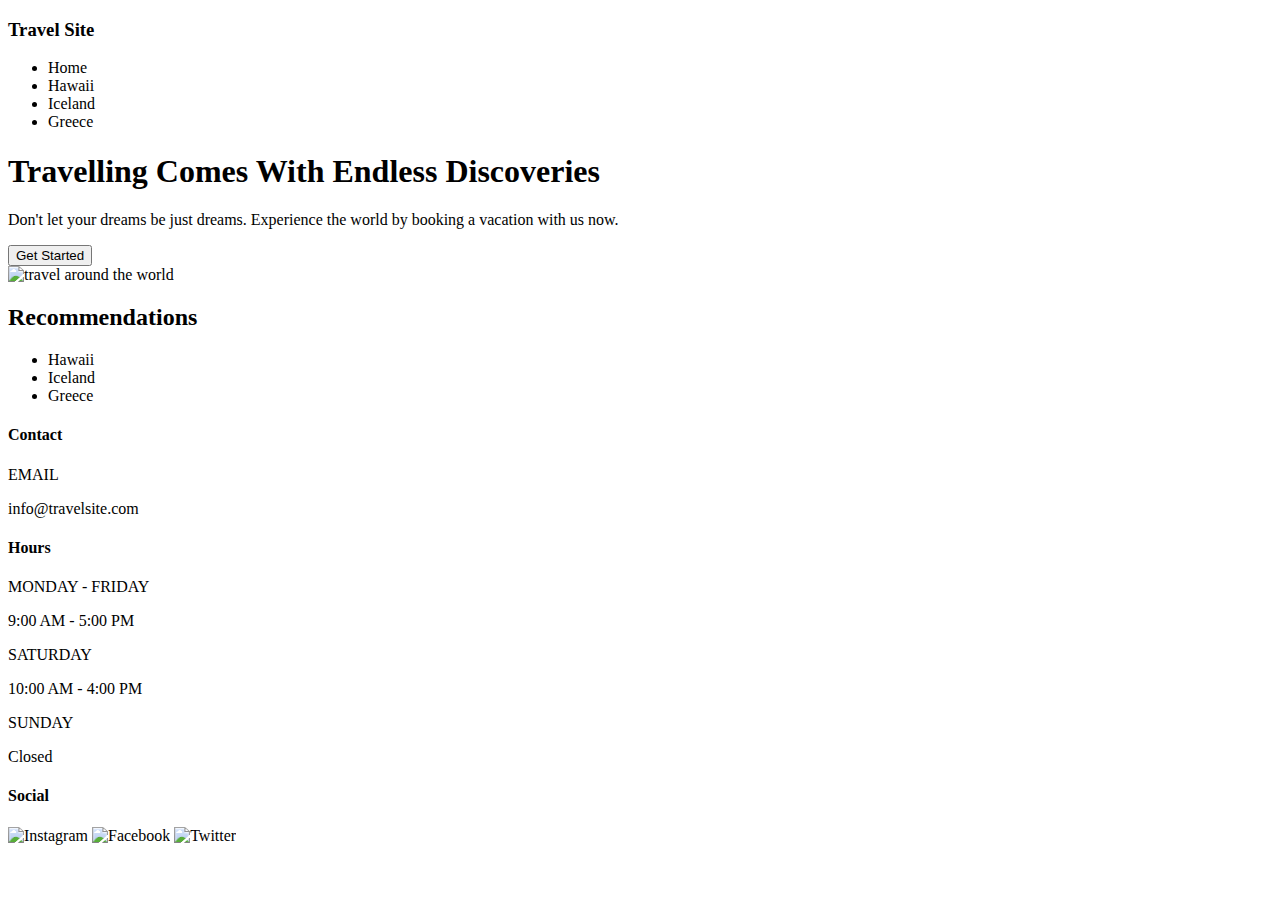
==== Howard-Yen-travelsite/index.html @ a66e0a01 "Building basic framework for main page" ====
<!DOCTYPE html>
<html>
    <head>

    </head>

    <body>
        <!-- Header -->
        <div>
            <h3>Travel Site</h3>

            <!-- Header Right Hand Side -->
            <div>
                <ul>
                    <a><li>Home</li></a>
                    <a><li>Hawaii</li></a>
                    <a><li>Iceland</a></li></a>
                    <a><li>Greece</a></li></a>
                </ul>
            </div>

        </div>

        <!-- First Container -->
        <div>
            <!-- First Container Left Hand Side -->
            <div>
                <h1>Travelling Comes With Endless Discoveries</h1>
                <p>Don't let your dreams be just dreams. Experience the world by booking a vacation with us now.</p>
                <a><button>Get Started</button></a>
            </div>

            <!-- First Container Right Hand Side -->
            <div>
                <img alt="travel around the world" src=""/>
            </div>
            
        </div>

        <!-- Second Container -->
        <div>
            <h2>Recommendations</h2>
            
            <!-- Recommendations -->
            <div>
                <ul>
                    <a><li>Hawaii</li></a>
                    <a><li>Iceland</a></li></a>
                    <a><li>Greece</a></li></a>
                </ul>
            </div>
            
        </div>

        <!-- Footer -->
        <div>
            <!-- Contact Footer -->
            <div>
                <h4>Contact</h4>
                <p>EMAIL</p>
                <p>info@travelsite.com</p>
            </div>

            <!-- Hours Footer -->
            <div>
                <h4>Hours</h4>
                <!-- Monday to Friday -->
                <div>
                    <p>MONDAY - FRIDAY</p>
                    <p>9:00 AM - 5:00 PM</p>
                </div>

                <!-- Saturday -->
                <div>
                    <p>SATURDAY</p>
                    <p>10:00 AM - 4:00 PM</p>
                </div>

                <!-- Sunday -->
                <div>
                    <p>SUNDAY</p>
                    <p>Closed</p>
                </div>

            </div>

            <!-- Social Footer -->
            <div>
                <h4>Social</h4>
                <a><img alt="Instagram" src=""></a>
                <a><img alt="Facebook" src=""></a>
                <a><img alt="Twitter" src=""></a>
            </div>

        </div>

    </body>
</html>
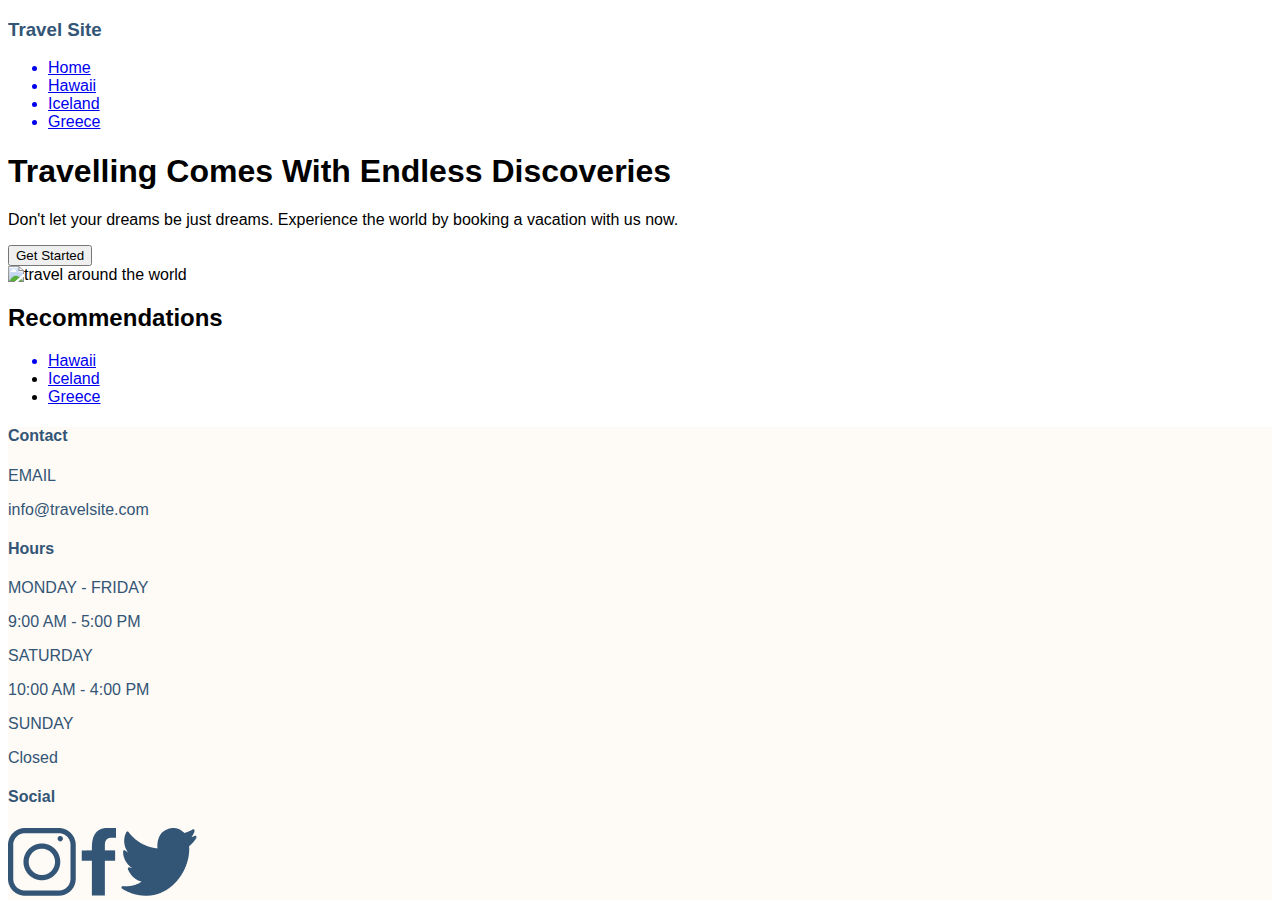
==== commit 8db38ba3: "Adding link URLs for index.html" ====
--- a/Howard-Yen-travelsite/index.html
+++ b/Howard-Yen-travelsite/index.html
@@ -1,21 +1,25 @@
 <!DOCTYPE html>
-<html>
+<html lang="en">
     <head>
-
+        <meta charset="UTF-8">
+        <meta name="viewport" content="width=device-width, initial-scale=1.0">
+        <link rel="stylesheet" type="text/css" href="./css/global.css">
+        <link rel="stylesheet" type="text/css" href="./css/main.css">
+        <title>Travel Site - Home</title>
     </head>
 
     <body>
         <!-- Header -->
-        <div>
+        <div class="header">
             <h3>Travel Site</h3>
 
             <!-- Header Right Hand Side -->
             <div>
                 <ul>
-                    <a><li>Home</li></a>
-                    <a><li>Hawaii</li></a>
-                    <a><li>Iceland</a></li></a>
-                    <a><li>Greece</a></li></a>
+                    <a href="./index.html"><li>Home</li></a>
+                    <a href="./pages/hawaii.html"><li>Hawaii</li></a>
+                    <a href="./pages/iceland.html"><li>Iceland</li></a>
+                    <a href="./pages/greece.html"><li>Greece</li></a>
                 </ul>
             </div>
 
@@ -27,7 +31,7 @@
             <div>
                 <h1>Travelling Comes With Endless Discoveries</h1>
                 <p>Don't let your dreams be just dreams. Experience the world by booking a vacation with us now.</p>
-                <a><button>Get Started</button></a>
+                <a href=""><button>Get Started</button></a>
             </div>
 
             <!-- First Container Right Hand Side -->
@@ -44,16 +48,16 @@
             <!-- Recommendations -->
             <div>
                 <ul>
-                    <a><li>Hawaii</li></a>
-                    <a><li>Iceland</a></li></a>
-                    <a><li>Greece</a></li></a>
+                    <a href="./pages/hawaii.html"><li>Hawaii</li></a>
+                    <a href="./pages/iceland.html"><li>Iceland</a></li></a>
+                    <a href="./pages/greece.html"><li>Greece</a></li></a>
                 </ul>
             </div>
             
         </div>
 
         <!-- Footer -->
-        <div>
+        <div class="footer">
             <!-- Contact Footer -->
             <div>
                 <h4>Contact</h4>
@@ -87,9 +91,9 @@
             <!-- Social Footer -->
             <div>
                 <h4>Social</h4>
-                <a><img alt="Instagram" src=""></a>
-                <a><img alt="Facebook" src=""></a>
-                <a><img alt="Twitter" src=""></a>
+                <a href="https://www.instagram.com/"><img alt="Instagram" src="./assets/images/icon-instagram.png"></a>
+                <a href="https://www.facebook.com/"><img alt="Facebook" src="./assets/images/icon-facebook.png"></a>
+                <a href="https://twitter.com/"><img alt="Twitter" src="./assets/images/icon-twitter.png"></a>
             </div>
 
         </div>
--- a/Howard-Yen-travelsite/css/global.css
+++ b/Howard-Yen-travelsite/css/global.css
@@ -0,0 +1,26 @@
+/* Body */
+* {
+    font-family: Verdana, Geneva, Tahoma, sans-serif;
+}
+
+/* Header */
+.header {
+    background-color: #FFFFFF;
+    color: #335576;
+}
+
+.currentavticepage {
+    text-decoration: underline;
+    text-decoration-color: #DB7A4E;
+
+}
+
+/* Footer */
+.footer {
+    background-color: #FEFAF5;
+    color: #335576;
+}
+
+.footersubtitles {
+    color: #DB7A4E;
+}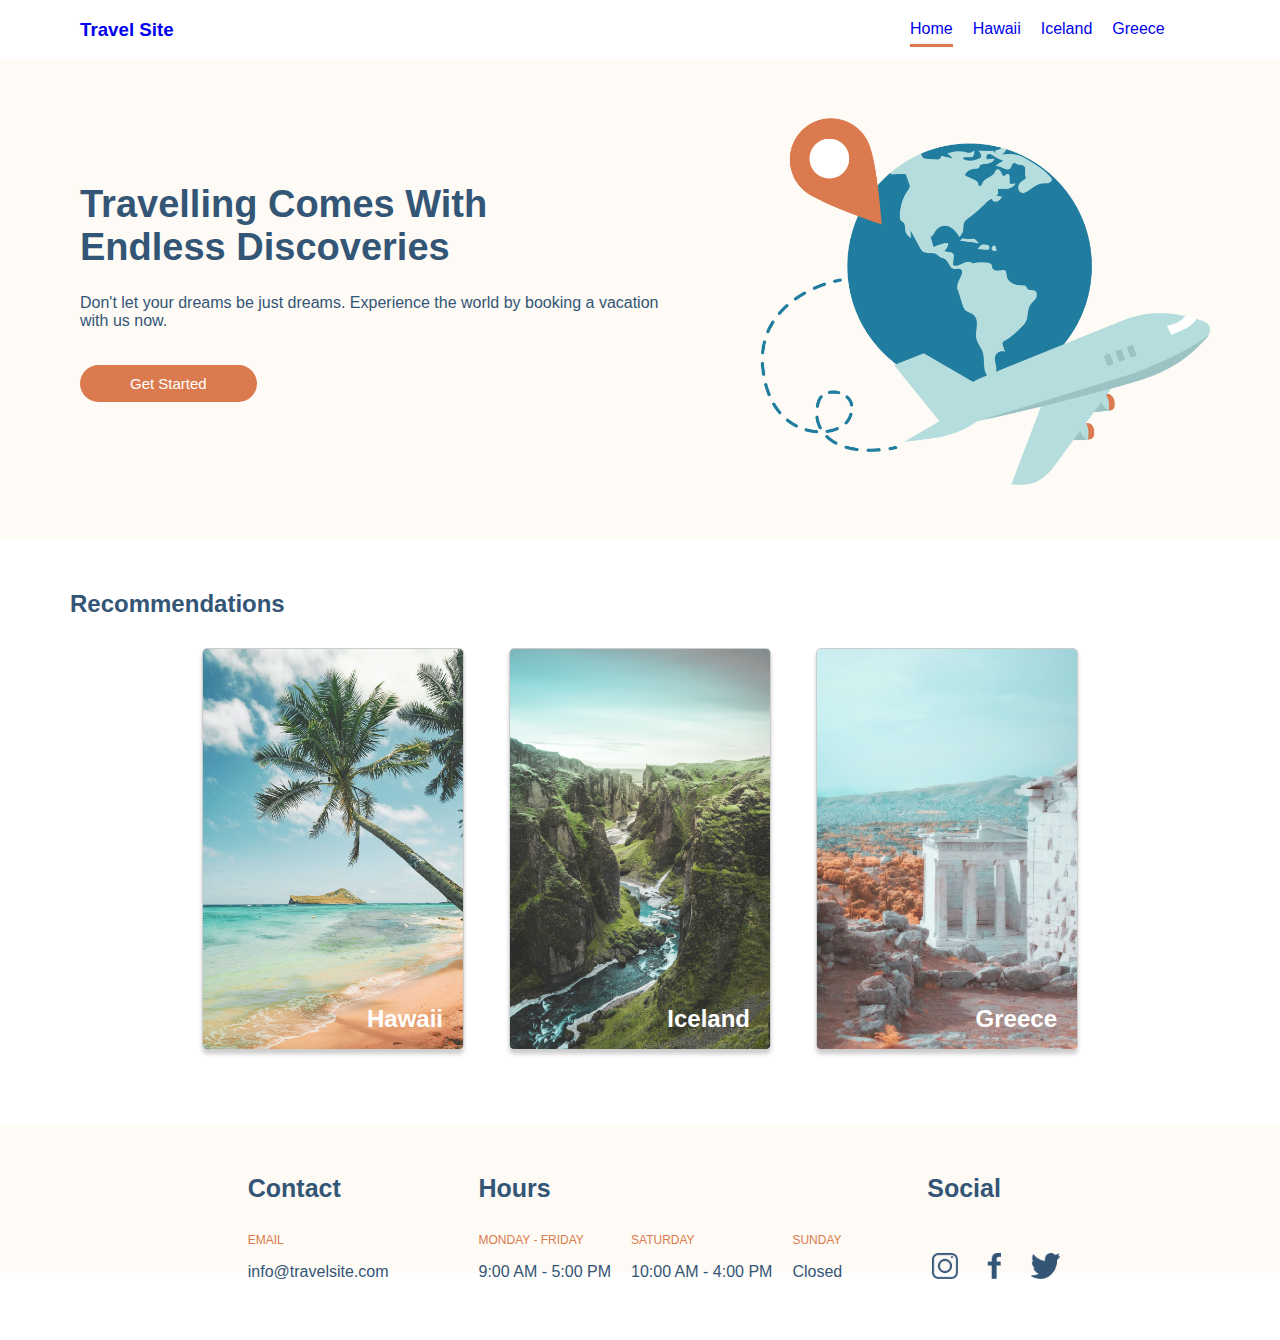
==== commit fc965421: "Finished Building the first draft for all of the pages" ====
--- a/Howard-Yen-travelsite/index.html
+++ b/Howard-Yen-travelsite/index.html
@@ -11,47 +11,68 @@
     <body>
         <!-- Header -->
         <div class="header">
-            <h3>Travel Site</h3>
+            <h3 class="header_title"><a href="./index.html" class="header_link">Travel Site</a></h3>
 
             <!-- Header Right Hand Side -->
-            <div>
-                <ul>
-                    <a href="./index.html"><li>Home</li></a>
-                    <a href="./pages/hawaii.html"><li>Hawaii</li></a>
-                    <a href="./pages/iceland.html"><li>Iceland</li></a>
-                    <a href="./pages/greece.html"><li>Greece</li></a>
+            <div class="header_right">
+                <ul class="header_list">
+                    <a href="./index.html" class="header_itemlink"><li class="currentactive_page header_listitem">Home</li></a>
+                    <a href="./pages/hawaii.html" class="header_itemlink"><li class="header_listitem">Hawaii</li></a>
+                    <a href="./pages/iceland.html" class="header_itemlink"><li class="header_listitem">Iceland</li></a>
+                    <a href="./pages/greece.html" class="header_itemlink"><li class="header_listitem">Greece</li></a>
                 </ul>
             </div>
 
         </div>
 
         <!-- First Container -->
-        <div>
+        <div class="first_container">
             <!-- First Container Left Hand Side -->
-            <div>
-                <h1>Travelling Comes With Endless Discoveries</h1>
-                <p>Don't let your dreams be just dreams. Experience the world by booking a vacation with us now.</p>
-                <a href=""><button>Get Started</button></a>
+            <div class="first-container_left">
+                <h1 class="first-container_header">Travelling Comes With Endless Discoveries</h1>
+                <p class="first-container_description">Don't let your dreams be just dreams. Experience the world by booking a vacation with us now.</p>
+                <a href="" class="first-container_buttonlink"><button class="first-container_button">Get Started</button></a>
             </div>
 
             <!-- First Container Right Hand Side -->
-            <div>
-                <img alt="travel around the world" src=""/>
+            <div class="first-container_right">
+                <img class="first-container_coverphoto" alt="travel around the world" src="./assets/images/hero.png"/>
             </div>
             
         </div>
 
         <!-- Second Container -->
-        <div>
-            <h2>Recommendations</h2>
+        <div class="second_container">
+            <h2 class="second-container_header">Recommendations</h2>
             
             <!-- Recommendations -->
-            <div>
-                <ul>
-                    <a href="./pages/hawaii.html"><li>Hawaii</li></a>
-                    <a href="./pages/iceland.html"><li>Iceland</a></li></a>
-                    <a href="./pages/greece.html"><li>Greece</a></li></a>
-                </ul>
+            <div class="second-container_recommend">
+                <div class="second-container_list">
+                    <!-- Hawaii Card -->
+                    <div class="second-container_card">
+                        <a href="./pages/hawaii.html" class="second-container_link">
+                            <img class="second-container_cardcover" alt="Hawaii" src="./assets/images/hawaii.jpg"/>
+                            <h2 class="second-container_carddescription second-container_listitem">Hawaii</h2>
+                        </a>
+                    </div>
+
+                    <!-- Iceland Card -->
+                    <div class="second-container_card">
+                        <a href="./pages/iceland.html" class="second-container_link">
+                            <img class="second-container_cardcover" alt="Iceland" src="./assets/images/iceland.jpg"/>
+                            <h2 class="second-container_carddescription second-container_listitem">Iceland</h2>
+                        </a>
+                    </div>
+
+                    <!-- Greece Card -->
+                    <div class="second-container_card">
+                        <a href="./pages/greece.html" class="second-container_link">
+                            <img class="second-container_cardcover" alt="Greece" src="./assets/images/greece.jpg"/>
+                            <h2 class="second-container_carddescription second-container_listitem">Greece</h2>
+                        </a>
+                    </div>
+                    
+                </div>
             </div>
             
         </div>
@@ -59,44 +80,60 @@
         <!-- Footer -->
         <div class="footer">
             <!-- Contact Footer -->
-            <div>
-                <h4>Contact</h4>
-                <p>EMAIL</p>
-                <p>info@travelsite.com</p>
-            </div>
+            <div class="footer_contact">
+                <h1 class="footer_title">Contact</h1>
 
-            <!-- Hours Footer -->
-            <div>
-                <h4>Hours</h4>
-                <!-- Monday to Friday -->
-                <div>
-                    <p>MONDAY - FRIDAY</p>
-                    <p>9:00 AM - 5:00 PM</p>
-                </div>
-
-                <!-- Saturday -->
-                <div>
-                    <p>SATURDAY</p>
-                    <p>10:00 AM - 4:00 PM</p>
-                </div>
-
-                <!-- Sunday -->
-                <div>
-                    <p>SUNDAY</p>
-                    <p>Closed</p>
+                <!-- Contact Footer Content -->
+                <div class="footer-contact_content">
+                    <p class="footer_subtitles">EMAIL</p>
+                    <p class="footer_description">info@travelsite.com</p>
                 </div>
 
             </div>
 
+            <!-- Hours Footer -->
+            <div class="footer_hours">
+                <!-- Hours Footer Title -->
+                <h1 class="footer_title">Hours</h1>
+
+                <!-- Hours Footer Content -->
+                <div class="footer-hours_content">
+                    <!-- Monday to Friday -->
+                    <div class="footer_weedays">
+                        <p class="footer_subtitles">MONDAY - FRIDAY</p>
+                        <p class="footer_description">9:00 AM - 5:00 PM</p>
+                    </div>
+
+                    <!-- Saturday -->
+                    <div class="footer_saturday">
+                        <p class="footer_subtitles">SATURDAY</p>
+                        <p class="footer_description">10:00 AM - 4:00 PM</p>
+                    </div>
+
+                    <!-- Sunday -->
+                    <div class="footer_sunday">
+                        <p class="footer_subtitles">SUNDAY</p>
+                        <p class="footer_description">Closed</p>
+                    </div>
+                </div>
+                
+            </div>
+
             <!-- Social Footer -->
-            <div>
-                <h4>Social</h4>
-                <a href="https://www.instagram.com/"><img alt="Instagram" src="./assets/images/icon-instagram.png"></a>
-                <a href="https://www.facebook.com/"><img alt="Facebook" src="./assets/images/icon-facebook.png"></a>
-                <a href="https://twitter.com/"><img alt="Twitter" src="./assets/images/icon-twitter.png"></a>
+            <div class="footer_social">
+                <h1 class="footer_title">Social</h1>
+
+                <!-- Social Footer Content -->
+                <div class="footer-social_content">
+                    <a class="footer-social_instagramlogolink" href="https://www.instagram.com/"><img class="footer-social_logoimg" alt="Instagram" src="./assets/images/icon-instagram.png"></a>
+                    <a class="footer-social_facebooklogolink" href="https://www.facebook.com/"><img class="footer-social_logoimg" alt="Facebook" src="./assets/images/icon-facebook.png"></a>
+                    <a class="footer-social_twitterlogolink" href="https://twitter.com/"><img class="footer-social_logoimg" alt="Twitter" src="./assets/images/icon-twitter.png"></a>
+                </div>
+                
             </div>
 
         </div>
 
     </body>
+
 </html>--- a/Howard-Yen-travelsite/css/global.css
+++ b/Howard-Yen-travelsite/css/global.css
@@ -1,26 +1,131 @@
-/* Body */
+/* All */
 * {
     font-family: Verdana, Geneva, Tahoma, sans-serif;
+
+}
+
+/* Body */
+body {
+    width: 1280px;
+    margin: 0px;
 }
 
 /* Header */
 .header {
+    width: 100vw;
     background-color: #FFFFFF;
+    color: #335576;
+    display: flex;
+    align-items: center;
+}
+
+.header_title {
+    margin-left: 80px;
+}
+
+.header_right {
+    position: absolute;
+    top: 4px;
+    left: 870px;
+}
+
+.currentactive_page {
+    padding-bottom: 6px;
+    border-bottom: 3px solid #DB7A4E;
+}
+
+.header_list {
+    display: flex;
+    flex-direction: row;
+    gap: 20px;
+    justify-content: flex-end;
+}
+
+.header_link, .header_itemlink { 
+    text-decoration: none;
+}
+
+a.header_link:visited {
     color: #335576;
 }
 
-.currentavticepage {
-    text-decoration: underline;
-    text-decoration-color: #DB7A4E;
+a.header_itemlink:visited {
+    color: black;
+}
 
+.header_listitem {
+    list-style: none;
 }
 
 /* Footer */
 .footer {
     background-color: #FEFAF5;
     color: #335576;
+    display: flex;
+    flex-direction: row;
+    gap: 100px;
+    justify-content: center;
 }
 
-.footersubtitles {
+.footer_contact, .footer_hours, .footer_social {
+    height: 148.54px;
+}
+
+.footer_contact {
+    position: relative;
+    left: 50px;
+}
+
+.footer_hours {
+    position: relative;
+    left: 40px;
+}
+
+.footer_social {
+    position: relative;
+    left: 25px;
+}
+
+.footer_title {
+    margin-top: 50px;
+    margin-bottom: 30px;
+    font-size: 25px;
+}
+
+.footer_subtitles {
     color: #DB7A4E;
+    margin-top: 0px;
+    font-size: 12px;
+}
+
+.footer-contact_content, .footer-hours_content, .footer-social_content {
+    height: 86.67px;
+}
+
+.footer-hours_content {
+    display: flex;
+    flex-direction: row;
+    gap: 20px;
+}
+
+.footer-social_content {
+    display: flex;
+    flex-direction: row;
+    flex-wrap: wrap;
+    margin-top: 50px;
+}
+
+.footer-social_instagramlogolink {
+    position: relative;
+    left: 5px;
+}
+
+.footer-social_facebooklogolink {
+    position: relative;
+    right: 8px;
+}
+
+.footer-social_logoimg {
+    width: 38%;
+    height: auto;
 }--- a/Howard-Yen-travelsite/css/main.css
+++ b/Howard-Yen-travelsite/css/main.css
@@ -0,0 +1,89 @@
+/* First Container */
+.first_container {
+    background-color: #FEFAF5;
+    color: #335576;
+    display: flex;
+    flex-direction: row;
+    align-items: center;
+    padding: 50px 70px;
+    gap: 90px;
+}
+
+.first-container_left {
+    position: relative;
+    top: 0px;
+    left: 10px;
+    width: 650px;
+}
+
+.first-container_header, .first-container_description, .first-container_button {
+    margin-top: 10px;
+    margin-bottom: 25px;
+}
+
+.first-container_header {
+    width: 550px;
+    font-size: 38px;
+}
+
+.first-container_button {
+    background-color: #DB7A4E;
+    color: #FFFFFF;
+    border: none;
+    border-radius: 50px;
+    padding: 10px 50px;
+    font-size: 15px;
+    font-weight: 400;
+}
+
+.first-container_coverphoto {
+    width: 450px;
+}
+
+/* Second Container */
+.second_container {
+    color: #335576;
+}
+
+.second-container_header {
+    margin-top: 50px;
+    margin-bottom: 30px;
+    margin-left: 70px;
+}
+
+.second-container_list {
+    display: flex;
+    gap: 45px;
+    justify-content: center;
+    margin-bottom: 70px;
+}
+
+.second-container_card {
+    position: relative;
+    text-align: center;
+}
+
+.second-container_link {
+    text-decoration: none;
+}
+
+.second-container_cardcover {
+    border-radius: 5px;
+    border: 1px solid rgba(0,0,0,0.2);
+    box-shadow: rgba(0, 0, 0, 0.2) 0px 4px 4px;
+    width: 260px;
+    height: 400px;
+}
+
+.second-container_carddescription {
+    position: absolute;
+    bottom: 1px;
+    right: 21px;
+}
+
+.second-container_listitem {
+    color: white;
+}
+
+
+
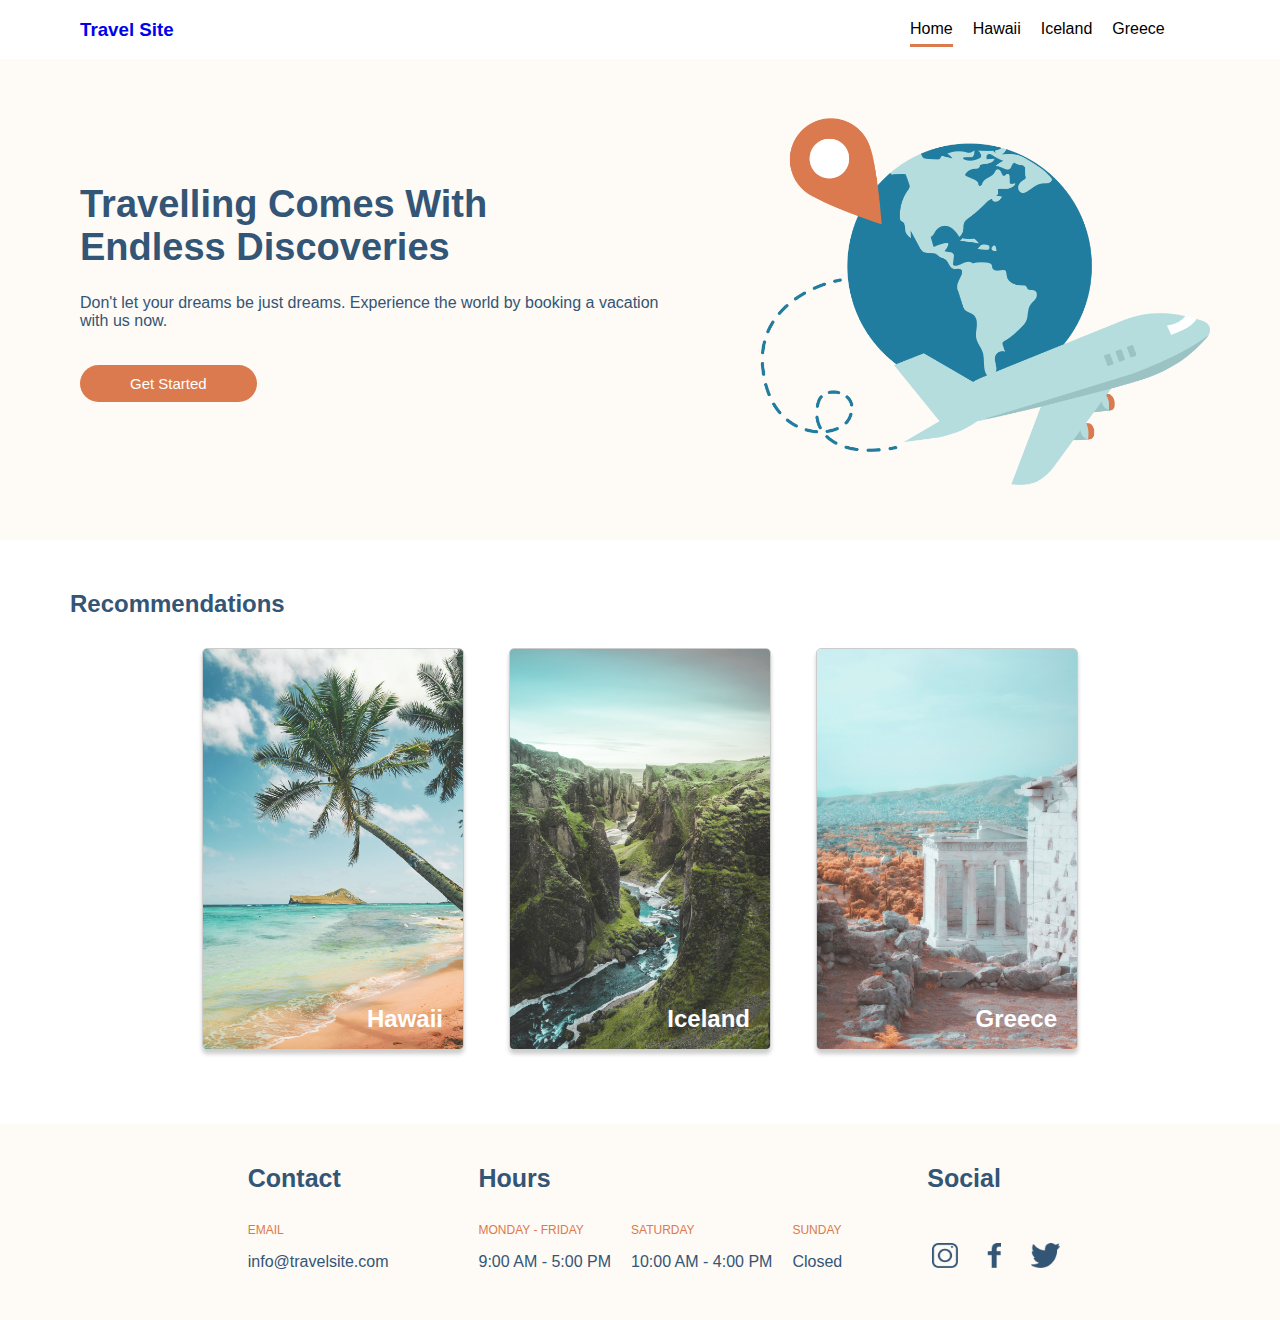
==== commit abac66bd: "Adding <Diving Deeper> Suggested Features" ====
--- a/Howard-Yen-travelsite/index.html
+++ b/Howard-Yen-travelsite/index.html
@@ -31,7 +31,7 @@
             <div class="first-container_left">
                 <h1 class="first-container_header">Travelling Comes With Endless Discoveries</h1>
                 <p class="first-container_description">Don't let your dreams be just dreams. Experience the world by booking a vacation with us now.</p>
-                <a href="" class="first-container_buttonlink"><button class="first-container_button">Get Started</button></a>
+                <a href="./pages/GetStarted.html" class="first-container_buttonlink"><button class="first-container_button">Get Started</button></a>
             </div>
 
             <!-- First Container Right Hand Side -->
--- a/Howard-Yen-travelsite/css/global.css
+++ b/Howard-Yen-travelsite/css/global.css
@@ -6,8 +6,8 @@
 
 /* Body */
 body {
-    width: 1280px;
-    margin: 0px;
+    width: 80rem;
+    margin: 0rem;
 }
 
 /* Header */
@@ -20,29 +20,38 @@
 }
 
 .header_title {
-    margin-left: 80px;
+    margin-left: 5rem;
 }
 
 .header_right {
     position: absolute;
-    top: 4px;
-    left: 870px;
+    top: 0.25rem;
+    left: 54.375rem;
 }
 
 .currentactive_page {
-    padding-bottom: 6px;
-    border-bottom: 3px solid #DB7A4E;
+    padding-bottom: 0.375rem;
+    border-bottom: 0.1875rem solid #DB7A4E;
 }
 
 .header_list {
     display: flex;
     flex-direction: row;
-    gap: 20px;
+    gap: 1.25rem;
     justify-content: flex-end;
 }
 
 .header_link, .header_itemlink { 
     text-decoration: none;
+    transition: transform .2s;
+}
+
+.header_itemlink {
+    color: black;
+}
+
+.header_title:hover, .header_itemlink:hover {
+    transform: scale(1.1);
 }
 
 a.header_link:visited {
@@ -63,66 +72,73 @@
     color: #335576;
     display: flex;
     flex-direction: row;
-    gap: 100px;
+    gap: 6.25rem;
     justify-content: center;
+    padding-bottom: 3rem;
 }
 
 .footer_contact, .footer_hours, .footer_social {
-    height: 148.54px;
+    height: 9.2837rem;
 }
 
 .footer_contact {
     position: relative;
-    left: 50px;
+    left: 3.125rem;
 }
 
 .footer_hours {
     position: relative;
-    left: 40px;
+    left: 2.5rem;
 }
 
 .footer_social {
     position: relative;
-    left: 25px;
+    left: 1.5625rem;
 }
 
 .footer_title {
-    margin-top: 50px;
-    margin-bottom: 30px;
-    font-size: 25px;
+    margin-top: 2.5rem;
+    margin-bottom: 1.875rem;
+    font-size: 1.5625rem;
 }
 
 .footer_subtitles {
     color: #DB7A4E;
-    margin-top: 0px;
-    font-size: 12px;
+    margin-top: 0rem;
+    font-size: 0.75rem;
 }
 
 .footer-contact_content, .footer-hours_content, .footer-social_content {
-    height: 86.67px;
+    height: 3rem;
 }
 
 .footer-hours_content {
     display: flex;
     flex-direction: row;
-    gap: 20px;
+    gap: 1.25rem;
 }
 
 .footer-social_content {
     display: flex;
     flex-direction: row;
     flex-wrap: wrap;
-    margin-top: 50px;
+    margin-top: 3.125rem;
 }
 
 .footer-social_instagramlogolink {
     position: relative;
-    left: 5px;
+    left: 0.3125rem;
+    height: 25.85px;
 }
 
 .footer-social_facebooklogolink {
     position: relative;
-    right: 8px;
+    right: 0.5rem;
+    height: 25.85px;
+}
+
+.footer-social_twitterlogolink {
+    height: 25.85px;
 }
 
 .footer-social_logoimg {
--- a/Howard-Yen-travelsite/css/main.css
+++ b/Howard-Yen-travelsite/css/main.css
@@ -5,39 +5,45 @@
     display: flex;
     flex-direction: row;
     align-items: center;
-    padding: 50px 70px;
-    gap: 90px;
+    padding: 3.125rem 4.375rem;
+    gap: 5.625rem;
 }
 
 .first-container_left {
     position: relative;
-    top: 0px;
-    left: 10px;
-    width: 650px;
+    top: 0rem;
+    left: 0.625rem;
+    width: 40.625rem;
 }
 
 .first-container_header, .first-container_description, .first-container_button {
-    margin-top: 10px;
-    margin-bottom: 25px;
+    margin-top: 0.625rem;
+    margin-bottom: 1.5625rem;
 }
 
 .first-container_header {
-    width: 550px;
-    font-size: 38px;
+    width: 34.375rem;
+    font-size: 2.375rem;
 }
 
 .first-container_button {
     background-color: #DB7A4E;
     color: #FFFFFF;
     border: none;
-    border-radius: 50px;
-    padding: 10px 50px;
-    font-size: 15px;
+    border-radius: 3.125rem;
+    padding: 0.625rem 3.125rem;
+    font-size: 0.9375rem;
     font-weight: 400;
+    transition: transform .2s;
+}
+
+.first-container_button:hover {
+    transform: scale(1.1);
+    cursor: pointer;
 }
 
 .first-container_coverphoto {
-    width: 450px;
+    width: 28.125rem;
 }
 
 /* Second Container */
@@ -46,21 +52,28 @@
 }
 
 .second-container_header {
-    margin-top: 50px;
-    margin-bottom: 30px;
-    margin-left: 70px;
+    margin-top: 3.125rem;
+    margin-bottom: 1.875rem;
+    margin-left: 4.375rem;
 }
 
 .second-container_list {
     display: flex;
-    gap: 45px;
+    gap: 2.8125rem;
     justify-content: center;
-    margin-bottom: 70px;
+    margin-bottom: 4.375rem;
 }
 
 .second-container_card {
     position: relative;
     text-align: center;
+    width: 262px;
+    height: 405.333px;
+    transition: transform .2s;
+}
+
+.second-container_card:hover {
+    transform: scale(1.05);
 }
 
 .second-container_link {
@@ -68,17 +81,17 @@
 }
 
 .second-container_cardcover {
-    border-radius: 5px;
-    border: 1px solid rgba(0,0,0,0.2);
+    border-radius: 0.3125rem;
+    border: 0.0625rem solid rgba(0,0,0,0.2);
     box-shadow: rgba(0, 0, 0, 0.2) 0px 4px 4px;
-    width: 260px;
-    height: 400px;
+    width: 16.25rem;
+    height: 25rem;
 }
 
 .second-container_carddescription {
     position: absolute;
-    bottom: 1px;
-    right: 21px;
+    bottom: 0.0625rem;
+    right: 1.3125rem;
 }
 
 .second-container_listitem {
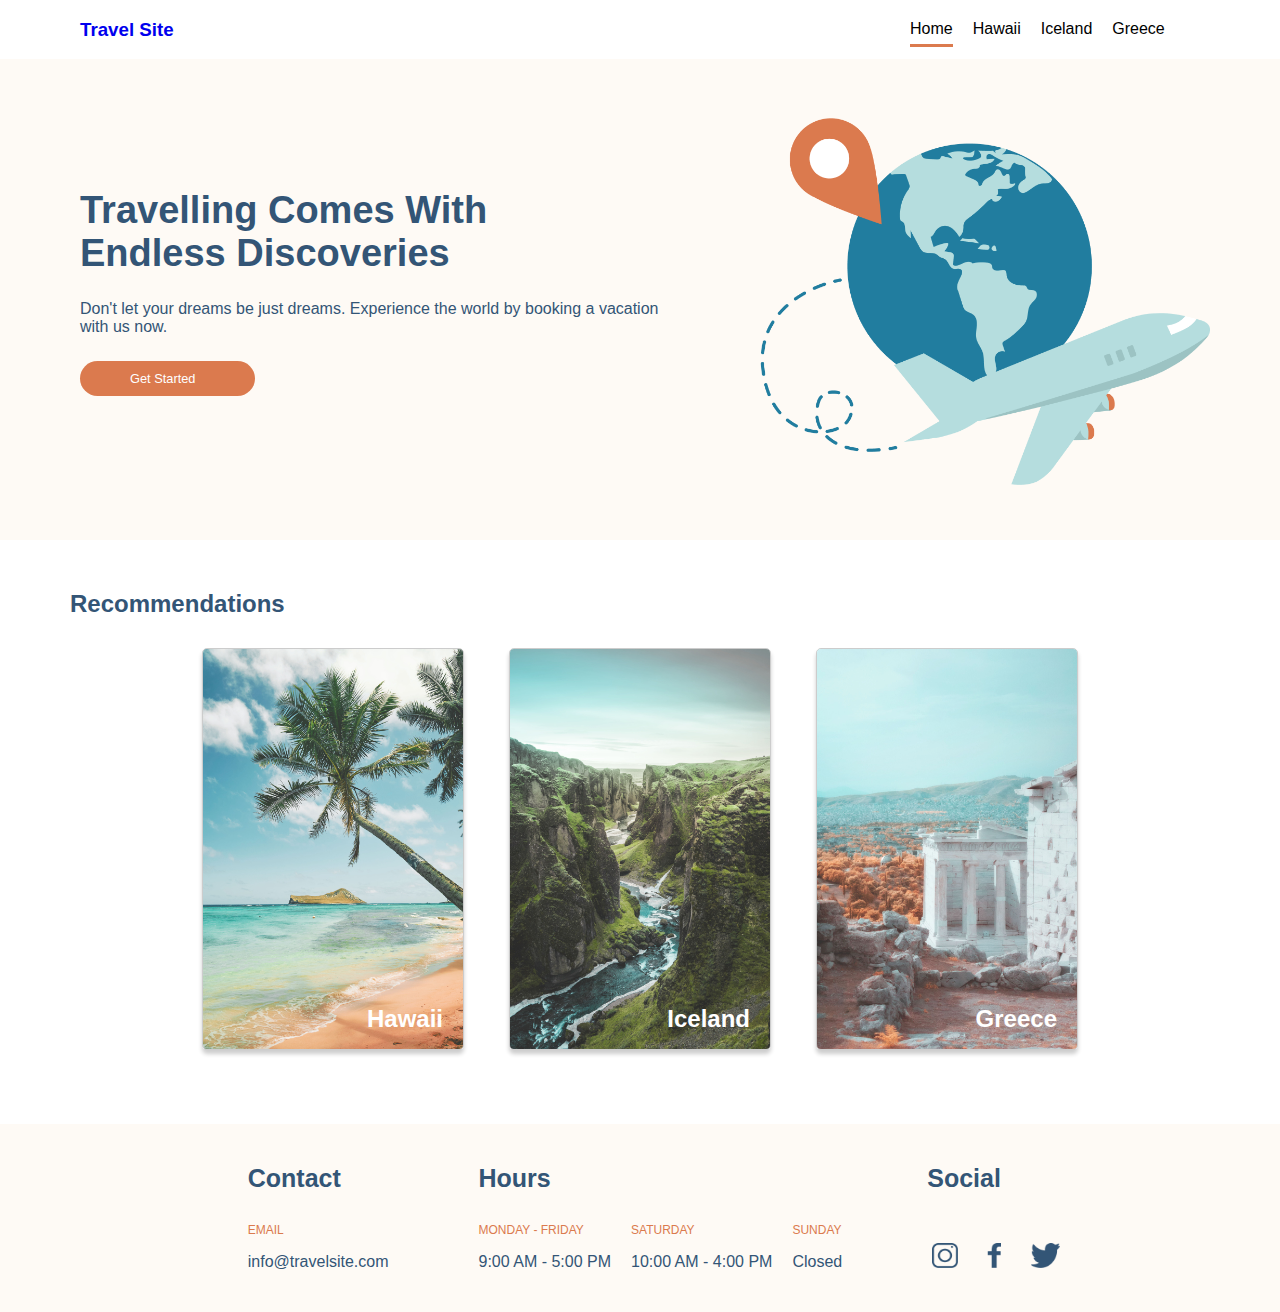
==== commit dbac184e: "Fixed the files based on the Coffee-Shop feedback" ====
--- a/Howard-Yen-travelsite/index.html
+++ b/Howard-Yen-travelsite/index.html
@@ -16,10 +16,10 @@
             <!-- Header Right Hand Side -->
             <div class="header_right">
                 <ul class="header_list">
-                    <a href="./index.html" class="header_itemlink"><li class="currentactive_page header_listitem">Home</li></a>
-                    <a href="./pages/hawaii.html" class="header_itemlink"><li class="header_listitem">Hawaii</li></a>
-                    <a href="./pages/iceland.html" class="header_itemlink"><li class="header_listitem">Iceland</li></a>
-                    <a href="./pages/greece.html" class="header_itemlink"><li class="header_listitem">Greece</li></a>
+                    <li class="currentactive_page header_listitem"><a href="./index.html" class="header_itemlink">Home</a></li>
+                    <li class="header_listitem"><a href="./pages/hawaii.html" class="header_itemlink">Hawaii</a></li>
+                    <li class="header_listitem"><a href="./pages/iceland.html" class="header_itemlink">Iceland</a></li>
+                    <li class="header_listitem"><a href="./pages/greece.html" class="header_itemlink">Greece</a></li>
                 </ul>
             </div>
 
@@ -31,7 +31,7 @@
             <div class="first-container_left">
                 <h1 class="first-container_header">Travelling Comes With Endless Discoveries</h1>
                 <p class="first-container_description">Don't let your dreams be just dreams. Experience the world by booking a vacation with us now.</p>
-                <a href="./pages/GetStarted.html" class="first-container_buttonlink"><button class="first-container_button">Get Started</button></a>
+                <a href="./pages/GetStarted.html" class="first-container_buttonlink"><div class="first-container_button">Get Started</div></a>
             </div>
 
             <!-- First Container Right Hand Side -->
@@ -125,9 +125,9 @@
 
                 <!-- Social Footer Content -->
                 <div class="footer-social_content">
-                    <a class="footer-social_instagramlogolink" href="https://www.instagram.com/"><img class="footer-social_logoimg" alt="Instagram" src="./assets/images/icon-instagram.png"></a>
-                    <a class="footer-social_facebooklogolink" href="https://www.facebook.com/"><img class="footer-social_logoimg" alt="Facebook" src="./assets/images/icon-facebook.png"></a>
-                    <a class="footer-social_twitterlogolink" href="https://twitter.com/"><img class="footer-social_logoimg" alt="Twitter" src="./assets/images/icon-twitter.png"></a>
+                    <a class="footer-social_instagramlogolink" href="https://www.instagram.com/" target="_blank"><img class="footer-social_logoimg" alt="Instagram" src="./assets/icons/icon-instagram.png"></a>
+                    <a class="footer-social_facebooklogolink" href="https://www.facebook.com/" target="_blank"><img class="footer-social_logoimg" alt="Facebook" src="./assets/icons/icon-facebook.png"></a>
+                    <a class="footer-social_twitterlogolink" href="https://twitter.com/" target="_blank"><img class="footer-social_logoimg" alt="Twitter" src="./assets/icons/icon-twitter.png"></a>
                 </div>
                 
             </div>
--- a/Howard-Yen-travelsite/css/global.css
+++ b/Howard-Yen-travelsite/css/global.css
@@ -43,6 +43,9 @@
 
 .header_link, .header_itemlink { 
     text-decoration: none;
+}
+
+.header_link, .header_listitem {
     transition: transform .2s;
 }
 
@@ -50,7 +53,7 @@
     color: black;
 }
 
-.header_title:hover, .header_itemlink:hover {
+.header_title:hover, .header_listitem:hover {
     transform: scale(1.1);
 }
 
@@ -74,7 +77,7 @@
     flex-direction: row;
     gap: 6.25rem;
     justify-content: center;
-    padding-bottom: 3rem;
+    padding-bottom: 2.5rem;
 }
 
 .footer_contact, .footer_hours, .footer_social {
--- a/Howard-Yen-travelsite/css/main.css
+++ b/Howard-Yen-travelsite/css/main.css
@@ -26,13 +26,18 @@
     font-size: 2.375rem;
 }
 
+.first-container_buttonlink {
+    text-decoration: none;
+}
+
 .first-container_button {
     background-color: #DB7A4E;
     color: #FFFFFF;
+    width: 75px;
     border: none;
     border-radius: 3.125rem;
     padding: 0.625rem 3.125rem;
-    font-size: 0.9375rem;
+    font-size: 0.8rem;
     font-weight: 400;
     transition: transform .2s;
 }
